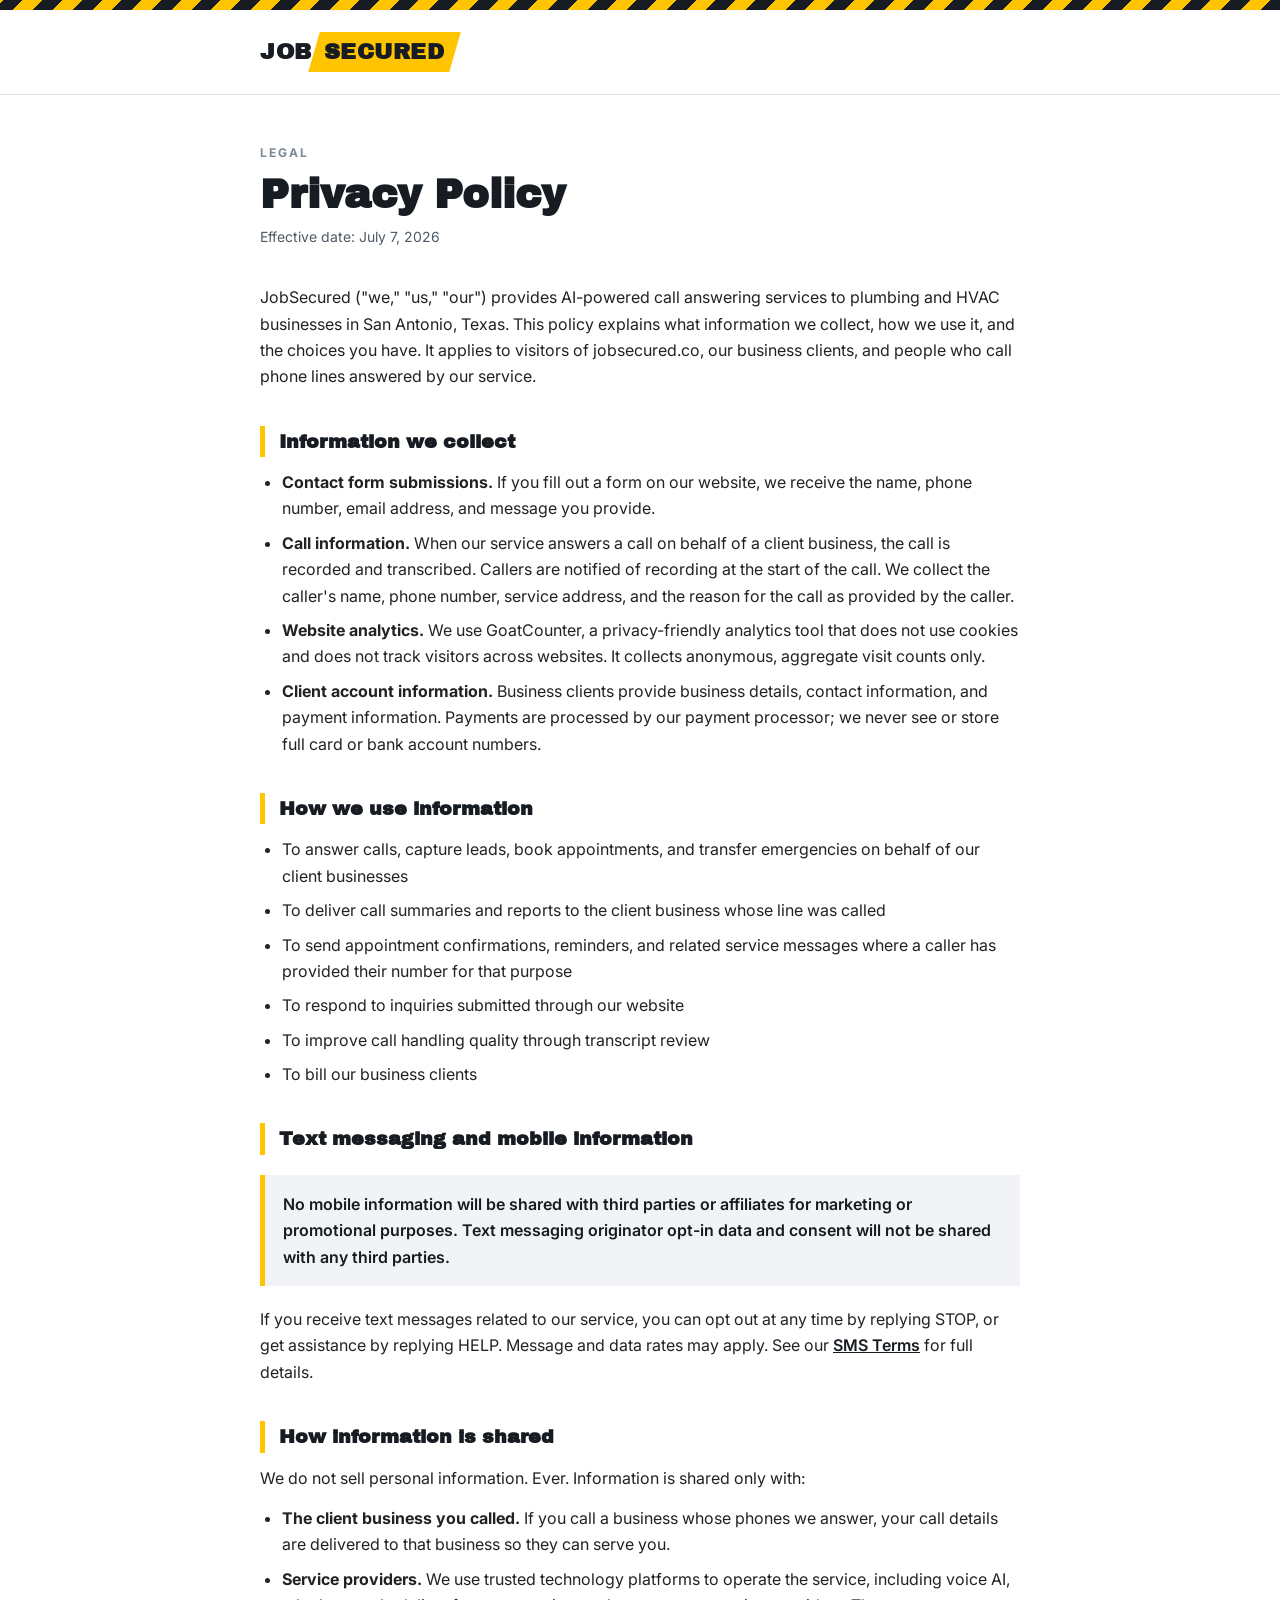
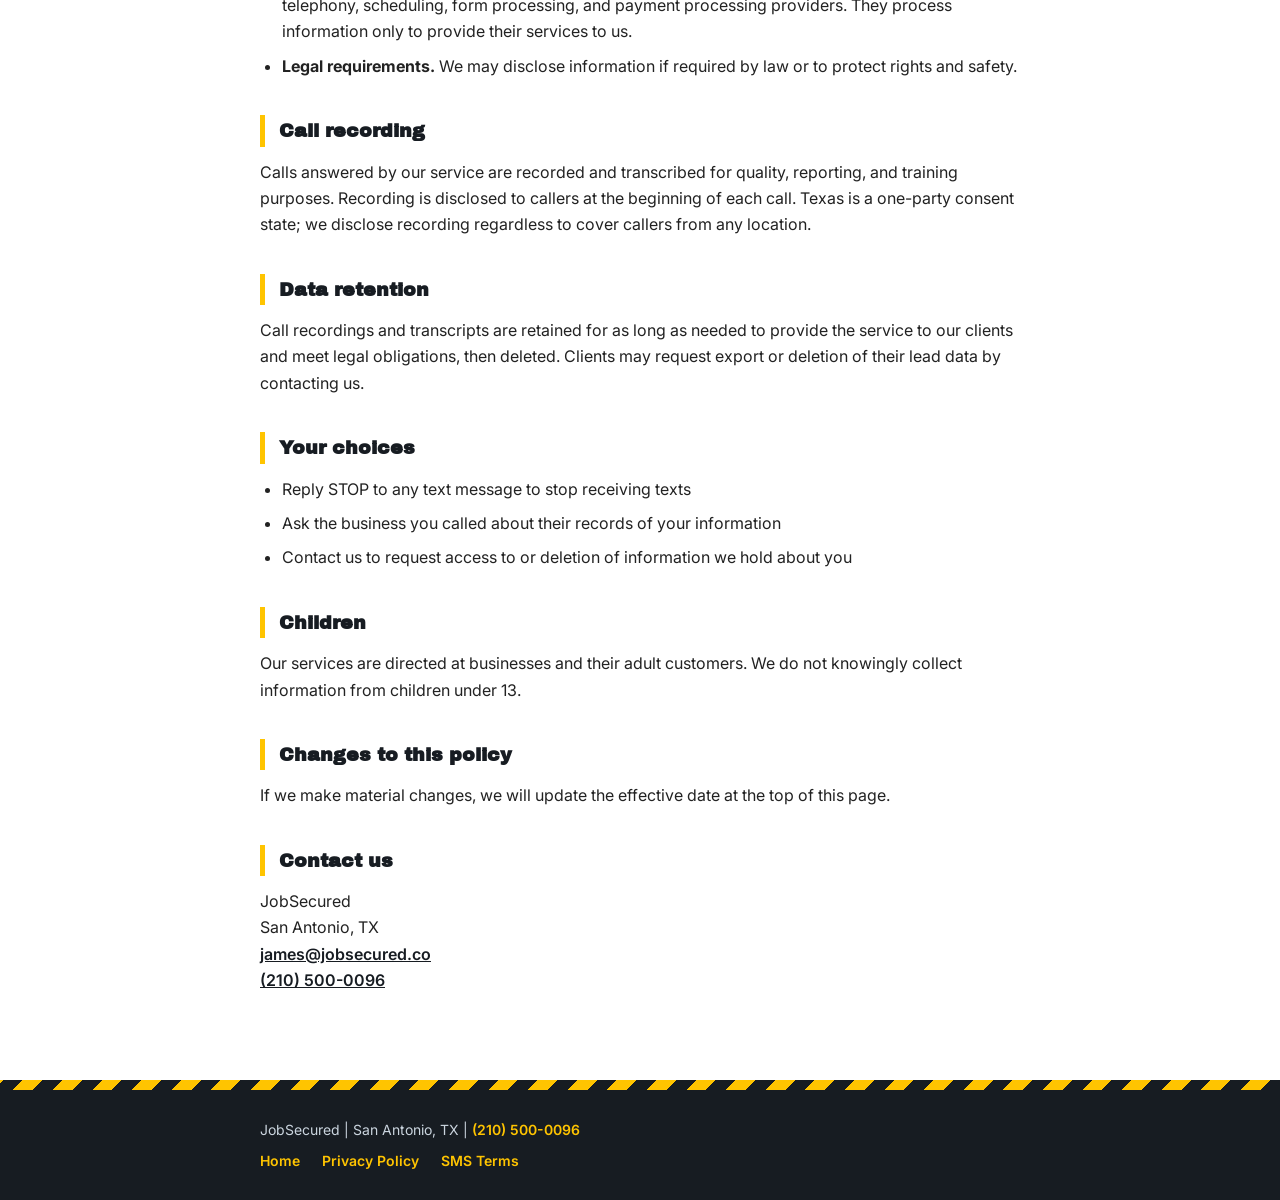
==== privacy.html @ afe690cc "SMS terms and Privacy page for A2P compliance" ====
<!DOCTYPE html>
<html lang="en">
<head>
<meta charset="UTF-8">
<meta name="viewport" content="width=device-width, initial-scale=1.0">
<title>Privacy Policy | JobSecured</title>
<meta name="description" content="JobSecured privacy policy. How we collect, use, and protect caller and client information. Mobile information is never shared with third parties for marketing.">
<link rel="icon" href="favicon.svg" type="image/svg+xml">
<link rel="preconnect" href="https://fonts.googleapis.com">
<link rel="preconnect" href="https://fonts.gstatic.com" crossorigin>
<link href="https://fonts.googleapis.com/css2?family=Archivo+Black&family=Inter:wght@400;600;700&display=swap" rel="stylesheet">
<style>
  :root{
    --ink:#171C22;
    --yellow:#FFC400;
    --grey:#4E5A66;
    --faint:#7C8894;
    --panel:#F1F3F6;
    --line:#DDE2E8;
  }
  *{margin:0;padding:0;box-sizing:border-box}
  body{font-family:'Inter',-apple-system,sans-serif;color:var(--ink);background:#fff;line-height:1.65;font-size:16px}
  .hazard{height:10px;background:repeating-linear-gradient(-45deg,var(--ink) 0 14px,var(--yellow) 14px 28px)}
  header{padding:22px 24px;border-bottom:1px solid var(--line)}
  .wrap{max-width:760px;margin:0 auto}
  .wordmark{font-family:'Archivo Black',sans-serif;font-size:22px;letter-spacing:.5px;text-decoration:none;color:var(--ink);display:inline-block}
  .wordmark .swipe{position:relative;display:inline-block;padding:2px 10px;margin-left:2px}
  .wordmark .swipe::before{content:"";position:absolute;inset:0;background:var(--yellow);transform:skewX(-16deg);z-index:-1}
  main{padding:48px 24px 72px}
  .eyebrow{font-weight:700;font-size:12px;letter-spacing:2px;text-transform:uppercase;color:var(--faint);margin-bottom:10px}
  h1{font-family:'Archivo Black',sans-serif;font-size:clamp(28px,5vw,40px);line-height:1.1;margin-bottom:8px}
  .effective{color:var(--grey);font-size:14px;margin-bottom:36px}
  h2{font-family:'Archivo Black',sans-serif;font-size:19px;margin:36px 0 12px;padding-left:14px;border-left:5px solid var(--yellow)}
  p{margin-bottom:14px;color:#222}
  ul{margin:0 0 14px 22px}
  li{margin-bottom:8px;color:#222}
  .callout{background:var(--panel);border-left:5px solid var(--yellow);padding:16px 18px;margin:20px 0;font-weight:600}
  a{color:var(--ink);font-weight:600}
  footer{background:var(--ink);color:#CBD5DF;padding:28px 24px;font-size:14px}
  footer a{color:var(--yellow);text-decoration:none;font-weight:600}
  .footlinks{margin-top:8px}
  .footlinks a{margin-right:18px}
</style>
</head>
<body>
<div class="hazard"></div>
<header>
  <div class="wrap">
    <a class="wordmark" href="index.html">JOB<span class="swipe">SECURED</span></a>
  </div>
</header>

<main>
  <div class="wrap">
    <p class="eyebrow">Legal</p>
    <h1>Privacy Policy</h1>
    <p class="effective">Effective date: July 7, 2026</p>

    <p>JobSecured ("we," "us," "our") provides AI-powered call answering services to plumbing and HVAC businesses in San Antonio, Texas. This policy explains what information we collect, how we use it, and the choices you have. It applies to visitors of jobsecured.co, our business clients, and people who call phone lines answered by our service.</p>

    <h2>Information we collect</h2>
    <ul>
      <li><strong>Contact form submissions.</strong> If you fill out a form on our website, we receive the name, phone number, email address, and message you provide.</li>
      <li><strong>Call information.</strong> When our service answers a call on behalf of a client business, the call is recorded and transcribed. Callers are notified of recording at the start of the call. We collect the caller's name, phone number, service address, and the reason for the call as provided by the caller.</li>
      <li><strong>Website analytics.</strong> We use GoatCounter, a privacy-friendly analytics tool that does not use cookies and does not track visitors across websites. It collects anonymous, aggregate visit counts only.</li>
      <li><strong>Client account information.</strong> Business clients provide business details, contact information, and payment information. Payments are processed by our payment processor; we never see or store full card or bank account numbers.</li>
    </ul>

    <h2>How we use information</h2>
    <ul>
      <li>To answer calls, capture leads, book appointments, and transfer emergencies on behalf of our client businesses</li>
      <li>To deliver call summaries and reports to the client business whose line was called</li>
      <li>To send appointment confirmations, reminders, and related service messages where a caller has provided their number for that purpose</li>
      <li>To respond to inquiries submitted through our website</li>
      <li>To improve call handling quality through transcript review</li>
      <li>To bill our business clients</li>
    </ul>

    <h2>Text messaging and mobile information</h2>
    <div class="callout">No mobile information will be shared with third parties or affiliates for marketing or promotional purposes. Text messaging originator opt-in data and consent will not be shared with any third parties.</div>
    <p>If you receive text messages related to our service, you can opt out at any time by replying STOP, or get assistance by replying HELP. Message and data rates may apply. See our <a href="sms-terms.html">SMS Terms</a> for full details.</p>

    <h2>How information is shared</h2>
    <p>We do not sell personal information. Ever. Information is shared only with:</p>
    <ul>
      <li><strong>The client business you called.</strong> If you call a business whose phones we answer, your call details are delivered to that business so they can serve you.</li>
      <li><strong>Service providers.</strong> We use trusted technology platforms to operate the service, including voice AI, telephony, scheduling, form processing, and payment processing providers. They process information only to provide their services to us.</li>
      <li><strong>Legal requirements.</strong> We may disclose information if required by law or to protect rights and safety.</li>
    </ul>

    <h2>Call recording</h2>
    <p>Calls answered by our service are recorded and transcribed for quality, reporting, and training purposes. Recording is disclosed to callers at the beginning of each call. Texas is a one-party consent state; we disclose recording regardless to cover callers from any location.</p>

    <h2>Data retention</h2>
    <p>Call recordings and transcripts are retained for as long as needed to provide the service to our clients and meet legal obligations, then deleted. Clients may request export or deletion of their lead data by contacting us.</p>

    <h2>Your choices</h2>
    <ul>
      <li>Reply STOP to any text message to stop receiving texts</li>
      <li>Ask the business you called about their records of your information</li>
      <li>Contact us to request access to or deletion of information we hold about you</li>
    </ul>

    <h2>Children</h2>
    <p>Our services are directed at businesses and their adult customers. We do not knowingly collect information from children under 13.</p>

    <h2>Changes to this policy</h2>
    <p>If we make material changes, we will update the effective date at the top of this page.</p>

    <h2>Contact us</h2>
    <p>JobSecured<br>
    San Antonio, TX<br>
    <a href="mailto:james@jobsecured.co">james@jobsecured.co</a><br>
    <a href="tel:+12105000096">(210) 500-0096</a></p>
  </div>
</main>

<div class="hazard"></div>
<footer>
  <div class="wrap">
    JobSecured | San Antonio, TX | <a href="tel:+12105000096">(210) 500-0096</a>
    <div class="footlinks">
      <a href="index.html">Home</a>
      <a href="privacy.html">Privacy Policy</a>
      <a href="sms-terms.html">SMS Terms</a>
    </div>
  </div>
</footer>
</body>
</html>
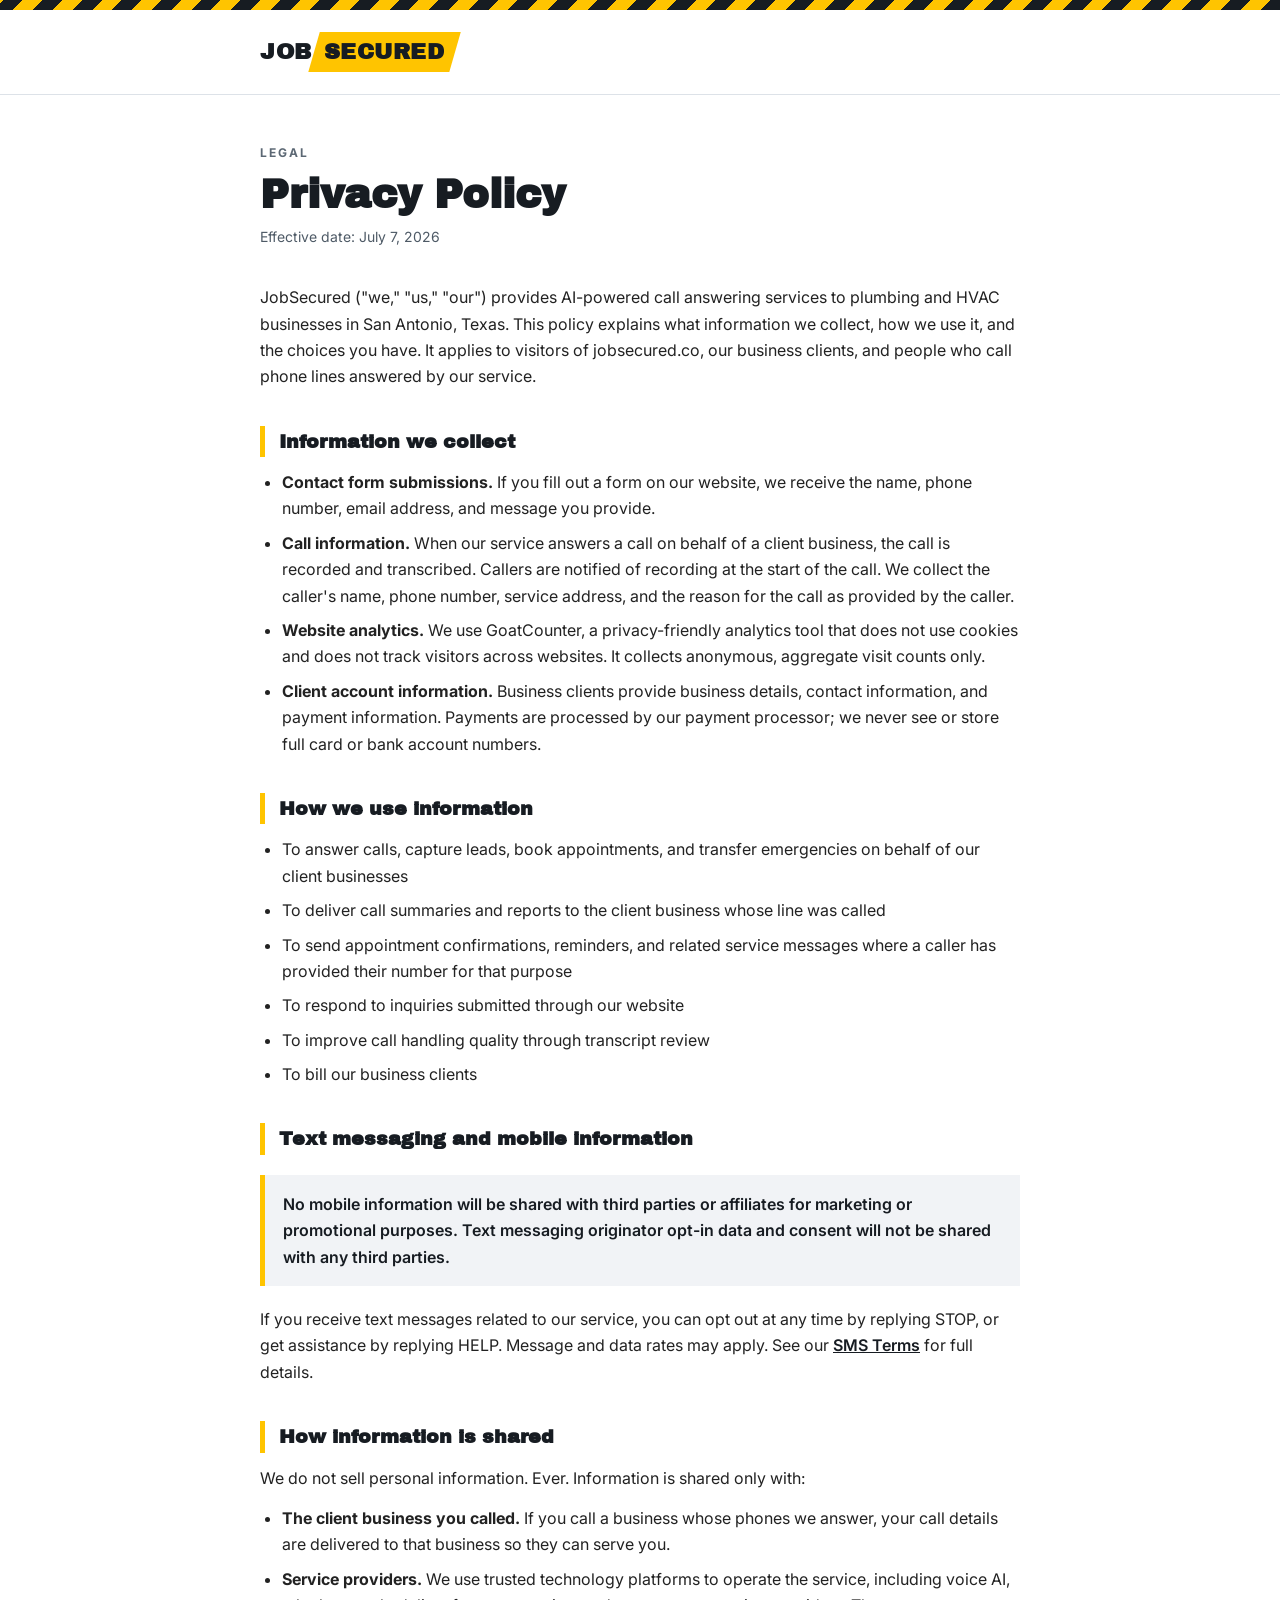
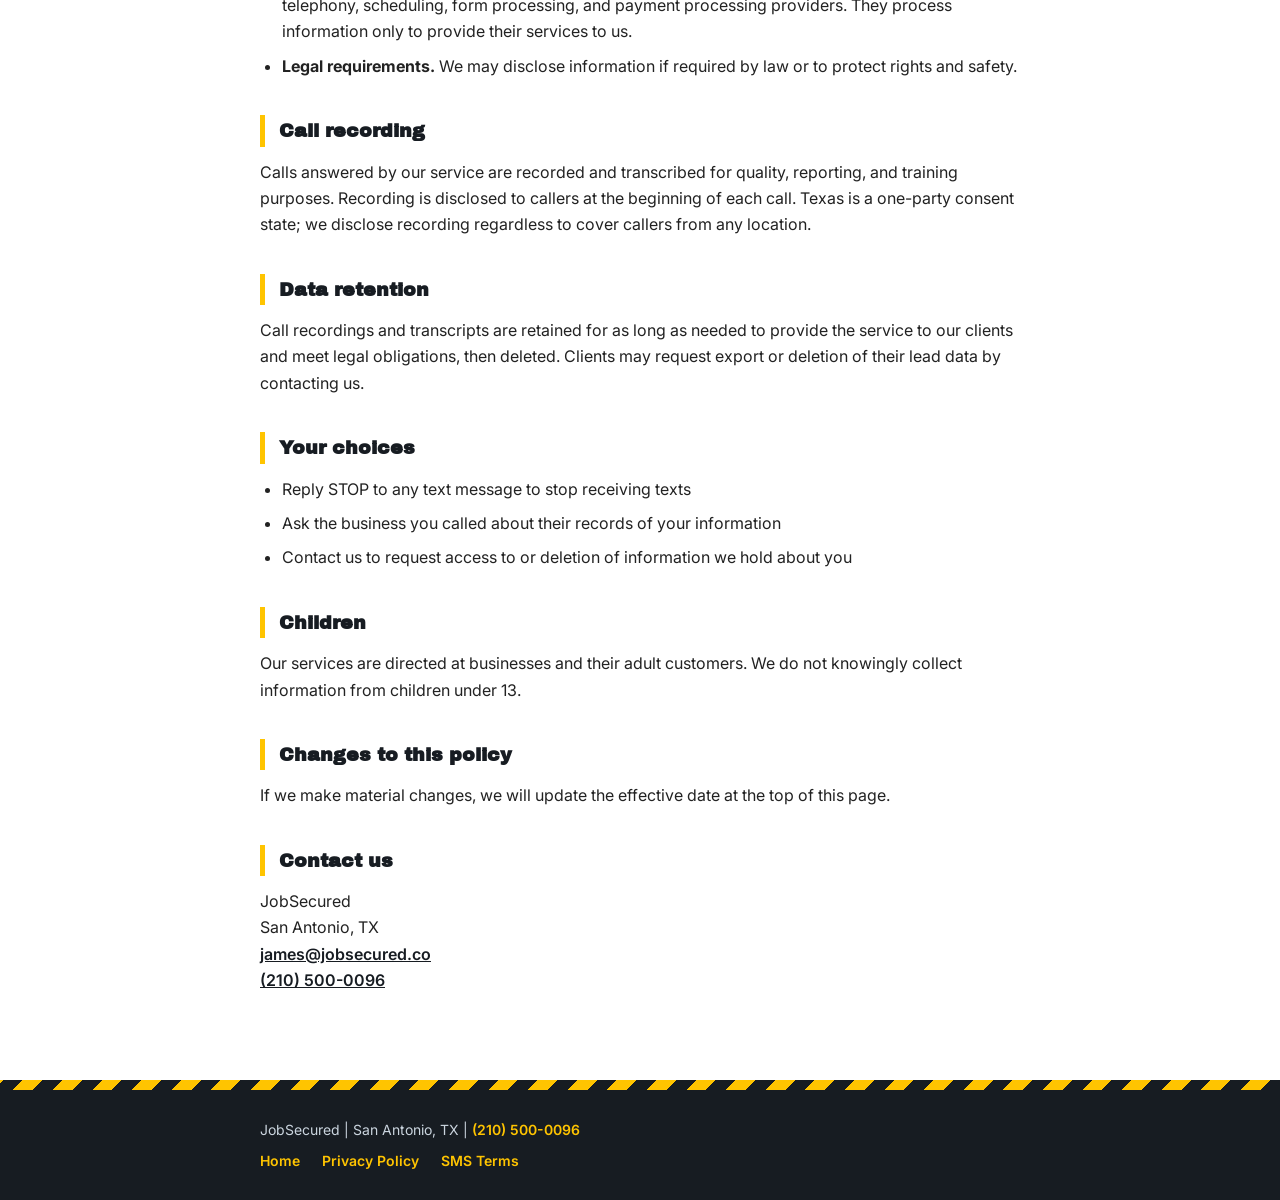
==== commit 091ee89b: "Accessibility fix and SEO" ====
--- a/privacy.html
+++ b/privacy.html
@@ -6,6 +6,7 @@
 <title>Privacy Policy | JobSecured</title>
 <meta name="description" content="JobSecured privacy policy. How we collect, use, and protect caller and client information. Mobile information is never shared with third parties for marketing.">
 <link rel="icon" href="favicon.svg" type="image/svg+xml">
+<link rel="canonical" href="https://jobsecured.co/privacy.html">
 <link rel="preconnect" href="https://fonts.googleapis.com">
 <link rel="preconnect" href="https://fonts.gstatic.com" crossorigin>
 <link href="https://fonts.googleapis.com/css2?family=Archivo+Black&family=Inter:wght@400;600;700&display=swap" rel="stylesheet">
@@ -14,7 +15,7 @@
     --ink:#171C22;
     --yellow:#FFC400;
     --grey:#4E5A66;
-    --faint:#7C8894;
+    --faint:#5C6874;
     --panel:#F1F3F6;
     --line:#DDE2E8;
   }
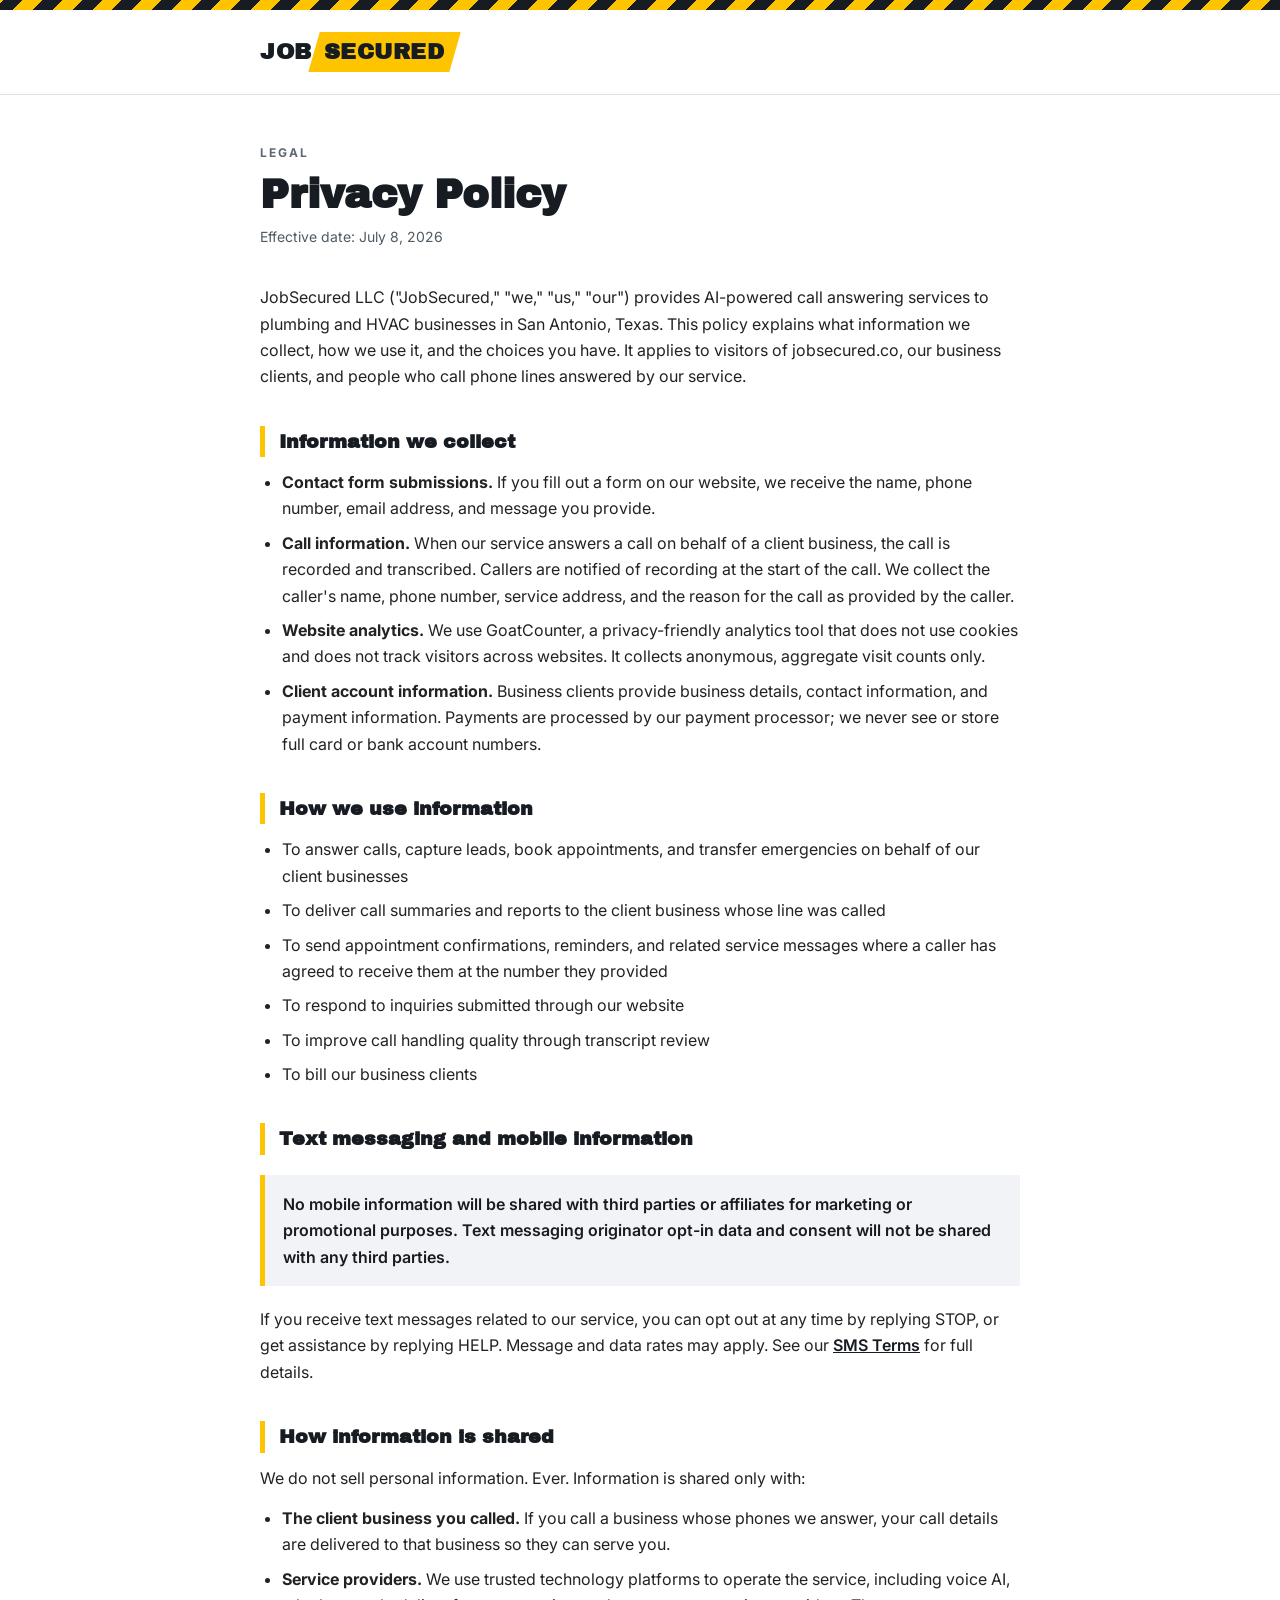
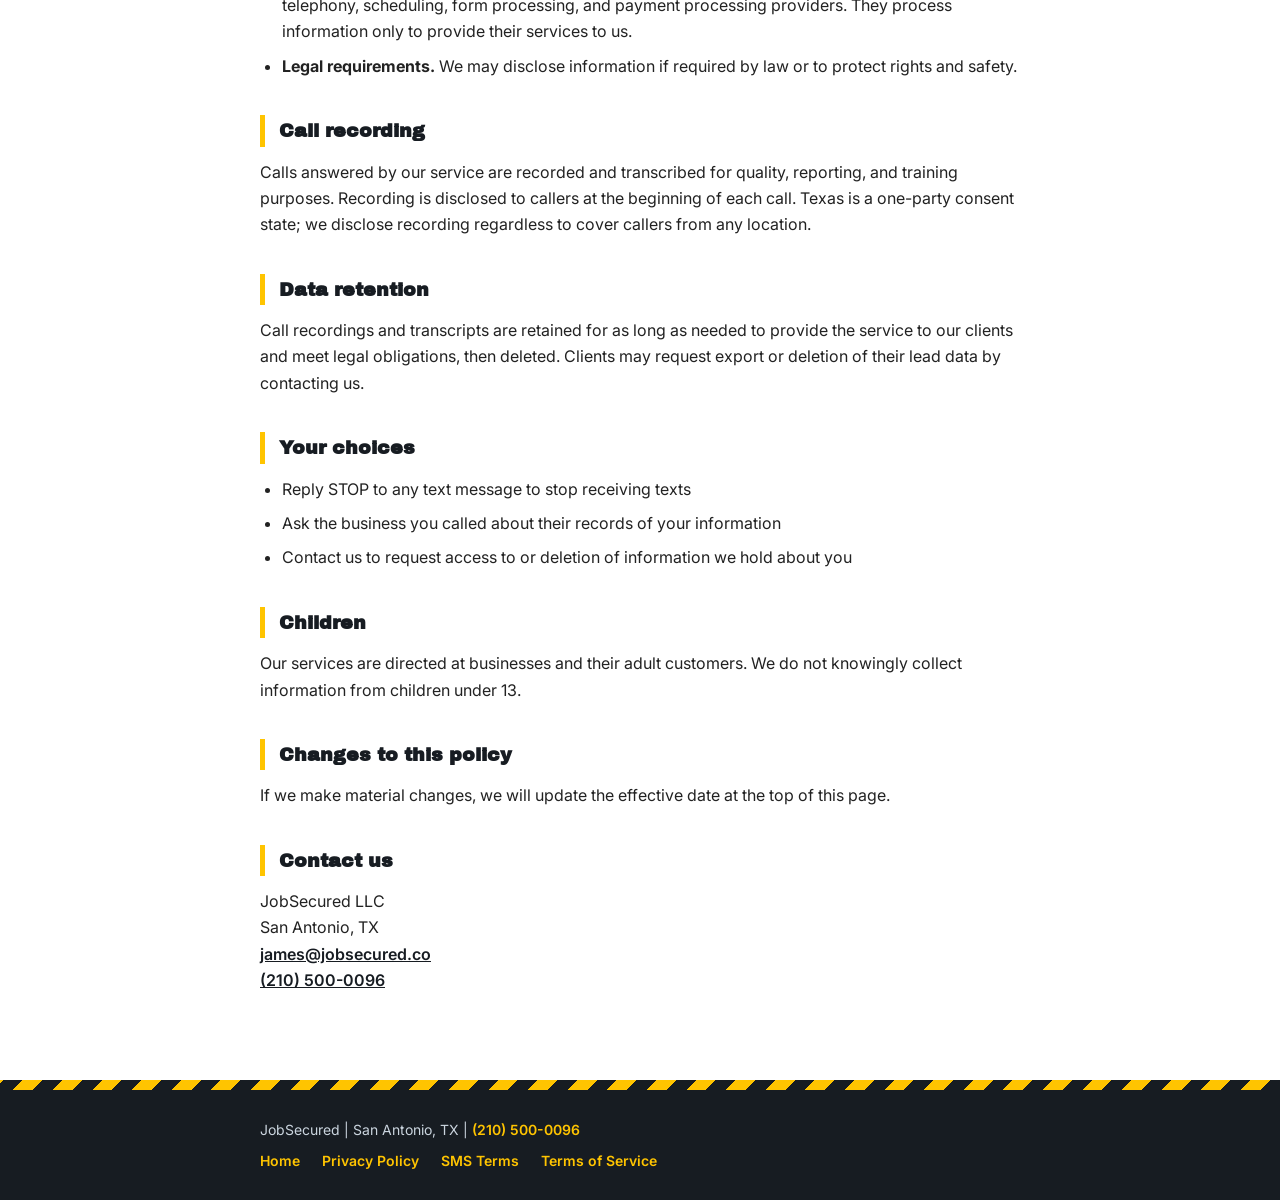
==== commit d74fe797: "compliance update" ====
--- a/privacy.html
+++ b/privacy.html
@@ -55,9 +55,9 @@
   <div class="wrap">
     <p class="eyebrow">Legal</p>
     <h1>Privacy Policy</h1>
-    <p class="effective">Effective date: July 7, 2026</p>
+    <p class="effective">Effective date: July 8, 2026</p>
 
-    <p>JobSecured ("we," "us," "our") provides AI-powered call answering services to plumbing and HVAC businesses in San Antonio, Texas. This policy explains what information we collect, how we use it, and the choices you have. It applies to visitors of jobsecured.co, our business clients, and people who call phone lines answered by our service.</p>
+    <p>JobSecured LLC ("JobSecured," "we," "us," "our") provides AI-powered call answering services to plumbing and HVAC businesses in San Antonio, Texas. This policy explains what information we collect, how we use it, and the choices you have. It applies to visitors of jobsecured.co, our business clients, and people who call phone lines answered by our service.</p>
 
     <h2>Information we collect</h2>
     <ul>
@@ -71,7 +71,7 @@
     <ul>
       <li>To answer calls, capture leads, book appointments, and transfer emergencies on behalf of our client businesses</li>
       <li>To deliver call summaries and reports to the client business whose line was called</li>
-      <li>To send appointment confirmations, reminders, and related service messages where a caller has provided their number for that purpose</li>
+      <li>To send appointment confirmations, reminders, and related service messages where a caller has agreed to receive them at the number they provided</li>
       <li>To respond to inquiries submitted through our website</li>
       <li>To improve call handling quality through transcript review</li>
       <li>To bill our business clients</li>
@@ -109,7 +109,7 @@
     <p>If we make material changes, we will update the effective date at the top of this page.</p>
 
     <h2>Contact us</h2>
-    <p>JobSecured<br>
+    <p>JobSecured LLC<br>
     San Antonio, TX<br>
     <a href="mailto:james@jobsecured.co">james@jobsecured.co</a><br>
     <a href="tel:+12105000096">(210) 500-0096</a></p>
@@ -124,6 +124,7 @@
       <a href="index.html">Home</a>
       <a href="privacy.html">Privacy Policy</a>
       <a href="sms-terms.html">SMS Terms</a>
+      <a href="terms.html">Terms of Service</a>
     </div>
   </div>
 </footer>
